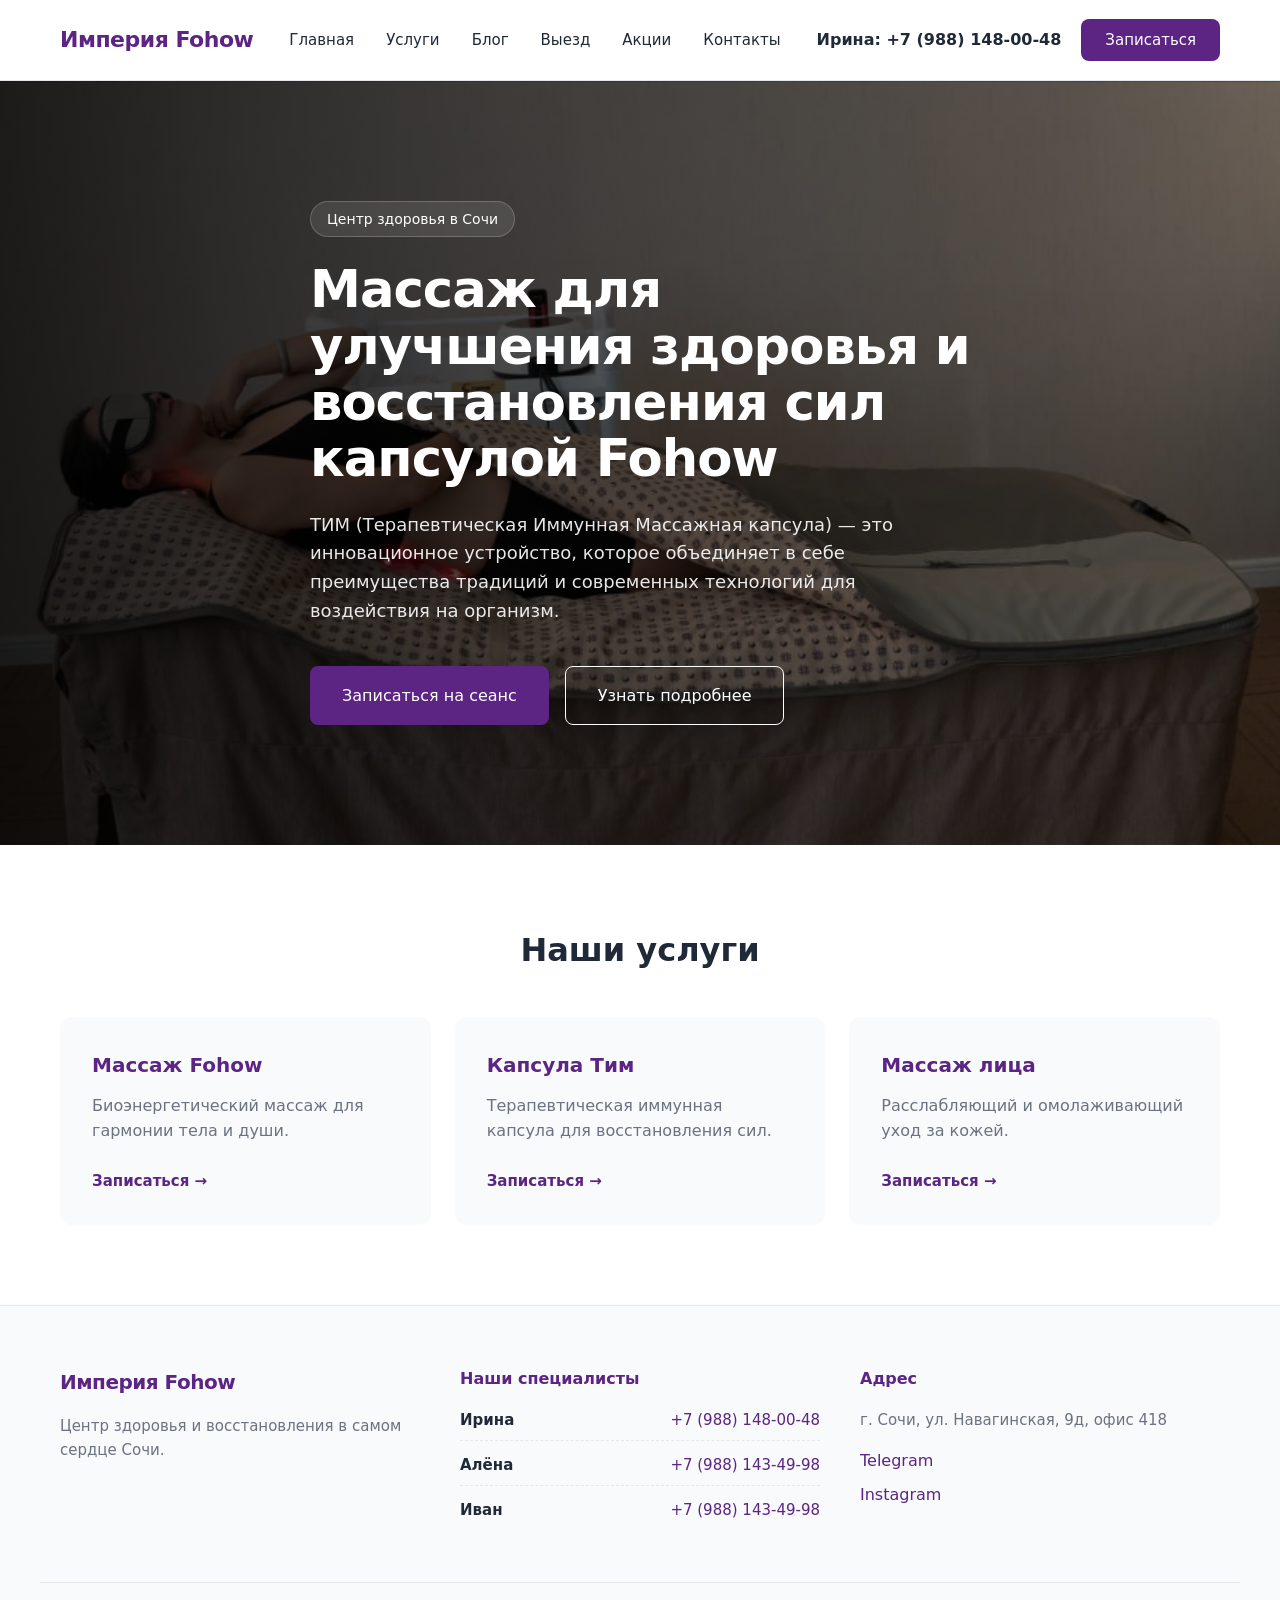
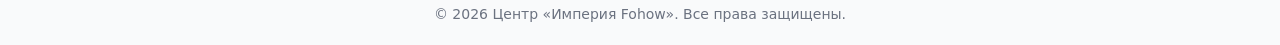
==== index.html @ 95118634 "Update index.html" ====
<!DOCTYPE html>
<html lang="ru">
<head>
  <meta charset="utf-8">
  <meta name="viewport" content="width=device-width, initial-scale=1">
  <title>Империя Fohow в Сочи | Массаж и капсула ТИМ</title>
  <meta name="description" content="Массаж для улучшения здоровья и восстановления сил и иммунитета капсулой Fohow в Сочи.">
  <link rel="stylesheet" href="css/style.css">
</head>
<body>
  <!-- ============ HEADER ============ -->
  <header class="site-header">
    <div class="container header__inner">
      <a class="logo" href="index.html">Империя Fohow</a>

      <nav class="main-nav" id="main-nav">
        <ul class="main-nav__list">
          <li><a href="index.html" aria-current="page">Главная</a></li>
          
          <li class="has-sub">
            <button type="button">Услуги</button>
            <ul class="submenu">
              <li><a href="massaj-fohow.html">Массаж Fohow</a></li>
              <li><a href="tim-fohow.html">Капсула Тим Фохоу</a></li>
              <li><a href="massaj-lica.html">Массаж лица</a></li>
            </ul>
          </li>

          <li class="has-sub">
            <button type="button">Блог</button>
            <ul class="submenu">
              <li><a href="blog.html">Статьи</a></li>
            </ul>
          </li>

          <li class="has-sub">
            <button type="button">Выезд</button>
            <ul class="submenu">
              <li><a href="viezd-na-dom.html">Выезд на дом</a></li>
            </ul>
          </li>

          <li><a href="akcii.html">Акции</a></li>
          <li><a href="kontakty.html">Контакты</a></li>
        </ul>
      </nav>

      <div class="header__actions">
        <a class="header-phone" href="tel:+79881480048">Ирина: +7 (988) 148-00-48</a>
        <button class="btn btn--primary" type="button" data-modal-open="request">Записаться</button>
        <button class="burger" type="button" aria-label="Открыть меню" aria-expanded="false" aria-controls="main-nav">
          <span></span><span></span><span></span>
        </button>
      </div>
    </div>
  </header>

  <main id="main">
    <!-- ============ HERO ============ -->
    <section class="hero">
      <div class="hero__bg" style="background-image: url('assets/hero-capsule.jpg');"></div>
      <div class="hero__overlay"></div>
      
      <div class="container hero__content">
        <div class="hero__badge">Центр здоровья в Сочи</div>
        <h1 class="hero__title">Массаж для улучшения здоровья и восстановления сил капсулой Fohow</h1>
        
        <p class="hero__text">
          ТИМ (Терапевтическая Иммунная Массажная капсула) — это инновационное устройство, которое объединяет в себе преимущества традиций и современных технологий для воздействия на организм.
        </p>

        <div class="hero__actions">
          <button class="btn btn--primary btn--lg" type="button" data-modal-open="request" data-service="Сеанс капсулой Тим">
            Записаться на сеанс
          </button>
          <a class="btn btn--outline btn--lg" href="#services">Узнать подробнее</a>
        </div>
      </div>
    </section>

    <!-- ============ УСЛУГИ ============ -->
    <section class="section" id="services">
      <div class="container">
        <h2 class="section-title">Наши услуги</h2>
        <div class="services-grid">
          <div class="service-card">
            <h3>Массаж Fohow</h3>
            <p>Биоэнергетический массаж для гармонии тела и души.</p>
            <button class="btn btn--text" data-modal-open="request" data-service="Массаж Fohow">Записаться →</button>
          </div>
          <div class="service-card">
            <h3>Капсула Тим</h3>
            <p>Терапевтическая иммунная капсула для восстановления сил.</p>
            <button class="btn btn--text" data-modal-open="request" data-service="Капсула Тим">Записаться →</button>
          </div>
          <div class="service-card">
            <h3>Массаж лица</h3>
            <p>Расслабляющий и омолаживающий уход за кожей.</p>
            <button class="btn btn--text" data-modal-open="request" data-service="Массаж лица">Записаться →</button>
          </div>
        </div>
      </div>
    </section>
  </main>

  <!-- ============ FOOTER ============ -->
  <footer class="site-footer">
    <div class="container footer__inner">
      <div class="footer__col">
        <a class="logo logo--footer" href="index.html">Империя Fohow</a>
        <p>Центр здоровья и восстановления в самом сердце Сочи.</p>
      </div>
      
      <div class="footer__col">
        <h4>Наши специалисты</h4>
        <ul class="contact-list">
          <li><span class="contact-name">Ирина</span><a href="tel:+79881480048">+7 (988) 148-00-48</a></li>
          <li><span class="contact-name">Алёна</span><a href="tel:+79881434998">+7 (988) 143-49-98</a></li>
          <li><span class="contact-name">Иван</span><a href="tel:+79881434998">+7 (988) 143-49-98</a></li>
        </ul>
      </div>
      
      <div class="footer__col">
        <h4>Адрес</h4>
        <p>г. Сочи, ул. Навагинская, 9д, офис 418</p>
        <div class="socials">
          <a href="https://t.me/Imperiasintezaseo" target="_blank">Telegram</a>
          <a href="https://www.instagram.com/imperiafohow/" target="_blank">Instagram</a>
        </div>
      </div>
    </div>
    <div class="container footer__bottom">
      <p>© 2026 Центр «Империя Fohow». Все права защищены.</p>
    </div>
  </footer>

  <!-- ============ МОДАЛЬНОЕ ОКНО ============ -->
  <dialog class="modal" id="request-modal">
    <form class="modal__form" id="request-form" novalidate>
      <button class="modal__close" type="button" aria-label="Закрыть" data-modal-close>&times;</button>
      <h2 class="modal__title">Оставьте заявку</h2>
      <p class="modal__descr">Мы свяжемся с вами, чтобы подтвердить запись.</p>
      
      <label class="field">
        <span>Ваше имя</span>
        <input class="input" type="text" name="name" required placeholder="Как к вам обращаться">
      </label>
      
      <label class="field">
        <span>Телефон</span>
        <input class="input" type="tel" name="phone" required placeholder="+7 (___) ___-__-__">
      </label>
      
      <label class="field">
        <span>Услуга</span>
        <select class="input" name="service" id="request-service">
          <option value="">Выберите услугу</option>
          <option>Биоэнергетический массаж Fohow</option>
          <option>Сеанс капсулой Тим</option>
          <option>Массаж лица</option>
        </select>
      </label>

      <button class="btn btn--primary btn--block" type="submit">Отправить</button>
      <p class="form-note" data-form-note></p>
    </form>
  </dialog>

  <script src="js/main.js" defer></script>
</body>
</html>
---- css/style.css ----
/* =========================================
   Современный дизайн Империя Fohow
   ========================================= */

:root {
  --primary: #5c2483; /* Глубокий фиолетовый */
  --primary-hover: #481a68;
  --accent: #d4af37; /* Золотой */
  --text-main: #1f2937;
  --text-muted: #6b7280;
  --bg-main: #ffffff;
  --bg-light: #f9fafb;
  --border: #e5e7eb;
  --radius: 12px;
  --font-main: system-ui, -apple-system, BlinkMacSystemFont, "Segoe UI", Roboto, Helvetica, Arial, sans-serif;
  --shadow-sm: 0 1px 3px rgba(0,0,0,0.1);
  --shadow-md: 0 4px 6px -1px rgba(0,0,0,0.1), 0 2px 4px -1px rgba(0,0,0,0.06);
  --transition: 0.2s ease;
}

* { box-sizing: border-box; margin: 0; padding: 0; }
body {
  font-family: var(--font-main);
  color: var(--text-main);
  background: var(--bg-main);
  line-height: 1.6;
  font-size: 16px;
  -webkit-font-smoothing: antialiased;
}
a { text-decoration: none; color: inherit; }
ul { list-style: none; }
img { max-width: 100%; display: block; }
button { font-family: inherit; cursor: pointer; border: none; background: none; }

.container {
  width: 100%;
  max-width: 1200px;
  margin: 0 auto;
  padding: 0 20px;
}

/* --- Кнопки --- */
.btn {
  display: inline-flex;
  align-items: center;
  justify-content: center;
  padding: 12px 24px;
  border-radius: 8px;
  font-weight: 500;
  font-size: 15px;
  transition: all var(--transition);
}
.btn--primary { background: var(--primary); color: white; }
.btn--primary:hover { background: var(--primary-hover); transform: translateY(-2px); box-shadow: var(--shadow-md); }
.btn--outline { border: 1px solid var(--border); color: var(--text-main); background: white; }
.btn--outline:hover { border-color: var(--primary); color: var(--primary); }
.btn--text { color: var(--primary); padding: 0; font-weight: 600; }
.btn--text:hover { text-decoration: underline; }
.btn--lg { padding: 16px 32px; font-size: 16px; }
.btn--block { width: 100%; }

/* --- Шапка --- */
.site-header {
  position: sticky;
  top: 0;
  z-index: 100;
  background: rgba(255, 255, 255, 0.95);
  backdrop-filter: blur(10px);
  border-bottom: 1px solid var(--border);
}
.header__inner {
  display: flex;
  align-items: center;
  justify-content: space-between;
  height: 80px;
}
.logo {
  font-size: 22px;
  font-weight: 800;
  color: var(--primary);
  letter-spacing: -0.5px;
}
.main-nav__list { display: flex; gap: 32px; }
.main-nav__list a, .main-nav__list button {
  font-size: 15px;
  font-weight: 500;
  color: var(--text-main);
  transition: color var(--transition);
}
.main-nav__list a:hover, .main-nav__list button:hover { color: var(--primary); }

/* Выпадающее меню */
.has-sub { position: relative; }
.submenu {
  position: absolute;
  top: 100%;
  left: 0;
  background: white;
  min-width: 220px;
  box-shadow: var(--shadow-md);
  border-radius: var(--radius);
  padding: 8px 0;
  opacity: 0;
  visibility: hidden;
  transform: translateY(10px);
  transition: all var(--transition);
  border: 1px solid var(--border);
  z-index: 10;
}
.has-sub:hover .submenu { opacity: 1; visibility: visible; transform: translateY(0); }
.submenu a { display: block; padding: 10px 20px; font-size: 14px; }
.submenu a:hover { background: var(--bg-light); }

.header__actions { display: flex; align-items: center; gap: 20px; }
.header-phone { font-weight: 600; font-size: 16px; white-space: nowrap; }
.header-phone:hover { color: var(--primary); }

.burger { display: none; width: 30px; height: 20px; position: relative; }
.burger span { display: block; position: absolute; height: 2px; width: 100%; background: var(--text-main); transition: 0.3s; }
.burger span:nth-child(1) { top: 0; }
.burger span:nth-child(2) { top: 9px; }
.burger span:nth-child(3) { top: 18px; }
.burger.is-active span:nth-child(1) { transform: rotate(45deg); top: 9px; }
.burger.is-active span:nth-child(2) { opacity: 0; }
.burger.is-active span:nth-child(3) { transform: rotate(-45deg); top: 9px; }

/* --- Hero --- */
.hero {
  position: relative;
  padding: 120px 0;
  min-height: 80vh;
  display: flex;
  align-items: center;
  color: white;
}
.hero__bg {
  position: absolute; inset: 0;
  background-size: cover;
  background-position: center;
  z-index: -2;
}
.hero__overlay {
  position: absolute; inset: 0;
  background: linear-gradient(90deg, rgba(0,0,0,0.85) 0%, rgba(0,0,0,0.4) 100%);
  z-index: -1;
}
.hero__content { max-width: 700px; }
.hero__badge {
  display: inline-block;
  background: rgba(255,255,255,0.1);
  backdrop-filter: blur(4px);
  padding: 6px 16px;
  border-radius: 50px;
  font-size: 14px;
  margin-bottom: 24px;
  border: 1px solid rgba(255,255,255,0.2);
}
.hero__title {
  font-size: clamp(2rem, 4vw, 3.5rem);
  font-weight: 800;
  line-height: 1.1;
  margin-bottom: 24px;
  letter-spacing: -1px;
}
.hero__text {
  font-size: 18px;
  line-height: 1.6;
  margin-bottom: 40px;
  opacity: 0.9;
  max-width: 600px;
}
.hero__actions { display: flex; gap: 16px; flex-wrap: wrap; }
.hero__actions .btn--outline { background: transparent; color: white; border-color: white; }
.hero__actions .btn--outline:hover { background: white; color: var(--text-main); }

/* --- Секции --- */
.section { padding: 80px 0; }
.section-title { font-size: 32px; font-weight: 700; margin-bottom: 40px; text-align: center; }
.services-grid {
  display: grid;
  grid-template-columns: repeat(auto-fit, minmax(300px, 1fr));
  gap: 24px;
}
.service-card {
  background: var(--bg-light);
  padding: 32px;
  border-radius: var(--radius);
  transition: transform var(--transition), box-shadow var(--transition);
}
.service-card:hover { transform: translateY(-5px); box-shadow: var(--shadow-md); background: white; border: 1px solid var(--border); }
.service-card h3 { font-size: 20px; margin-bottom: 12px; color: var(--primary); }
.service-card p { color: var(--text-muted); margin-bottom: 24px; }

/* --- Подвал --- */
.site-footer { background: var(--bg-light); border-top: 1px solid var(--border); padding: 60px 0 20px; }
.footer__inner { display: grid; grid-template-columns: repeat(auto-fit, minmax(250px, 1fr)); gap: 40px; margin-bottom: 40px; }
.logo--footer { font-size: 20px; margin-bottom: 16px; display: block; }
.footer__col p { color: var(--text-muted); margin-bottom: 8px; font-size: 15px; }
.footer__col h4 { font-size: 16px; margin-bottom: 16px; color: var(--primary); }

/* Новые стили для списка контактов */
.contact-list li {
  display: flex;
  justify-content: space-between;
  align-items: center;
  margin-bottom: 12px;
  font-size: 15px;
  border-bottom: 1px dashed var(--border);
  padding-bottom: 8px;
}
.contact-list li:last-child {
  border-bottom: none;
}
.contact-name {
  font-weight: 600;
  color: var(--text-main);
}
.contact-list a {
  color: var(--primary);
  font-weight: 500;
  transition: color var(--transition);
}
.contact-list a:hover {
  color: var(--accent);
}

.socials { display: flex; flex-direction: column; gap: 8px; margin-top: 16px; }
.socials a { color: var(--primary); font-weight: 500; }
.footer__bottom { border-top: 1px solid var(--border); padding-top: 20px; text-align: center; color: var(--text-muted); font-size: 14px; }

/* --- Модалка и Формы --- */
.modal { border: none; border-radius: var(--radius); padding: 0; max-width: 400px; width: 100%; box-shadow: 0 25px 50px -12px rgba(0,0,0,0.25); }
.modal::backdrop { background: rgba(0,0,0,0.5); backdrop-filter: blur(4px); }
.modal__form { padding: 32px; }
.modal__close { position: absolute; top: 16px; right: 16px; font-size: 24px; color: var(--text-muted); }
.modal__title { font-size: 24px; margin-bottom: 8px; }
.modal__descr { color: var(--text-muted); font-size: 14px; margin-bottom: 24px; }
.field { display: block; margin-bottom: 16px; }
.field span { display: block; font-size: 14px; font-weight: 500; margin-bottom: 6px; }
.input { width: 100%; padding: 12px 16px; border: 1px solid var(--border); border-radius: 8px; font-family: inherit; font-size: 15px; transition: border-color var(--transition); }
.input:focus { outline: none; border-color: var(--primary); box-shadow: 0 0 0 3px rgba(92, 36, 131, 0.1); }
.form-note { margin-top: 12px; font-size: 14px; text-align: center; }

/* --- Адаптив --- */
@media (max-width: 991px) {
  .burger { display: block; z-index: 101; }
  .main-nav {
    position: fixed; top: 0; right: -100%; width: 80%; max-width: 300px;
    height: 100vh; background: white; box-shadow: -5px 0 15px rgba(0,0,0,0.1);
    padding: 100px 24px 24px; transition: right 0.3s ease; overflow-y: auto;
  }
  .main-nav.is-open { right: 0; }
  .main-nav__list { flex-direction: column; gap: 20px; }
  .main-nav__list a, .main-nav__list button { font-size: 18px; }
  .submenu { position: static; opacity: 1; visibility: visible; transform: none; box-shadow: none; border: none; padding-left: 16px; display: none; }
  .has-sub.is-open .submenu { display: block; }
  .header-phone { display: none; } /* На телефоне номер в шапке скрываем */
}

@media (max-width: 480px) {
  .contact-list li { flex-direction: column; align-items: flex-start; gap: 4px; }
}
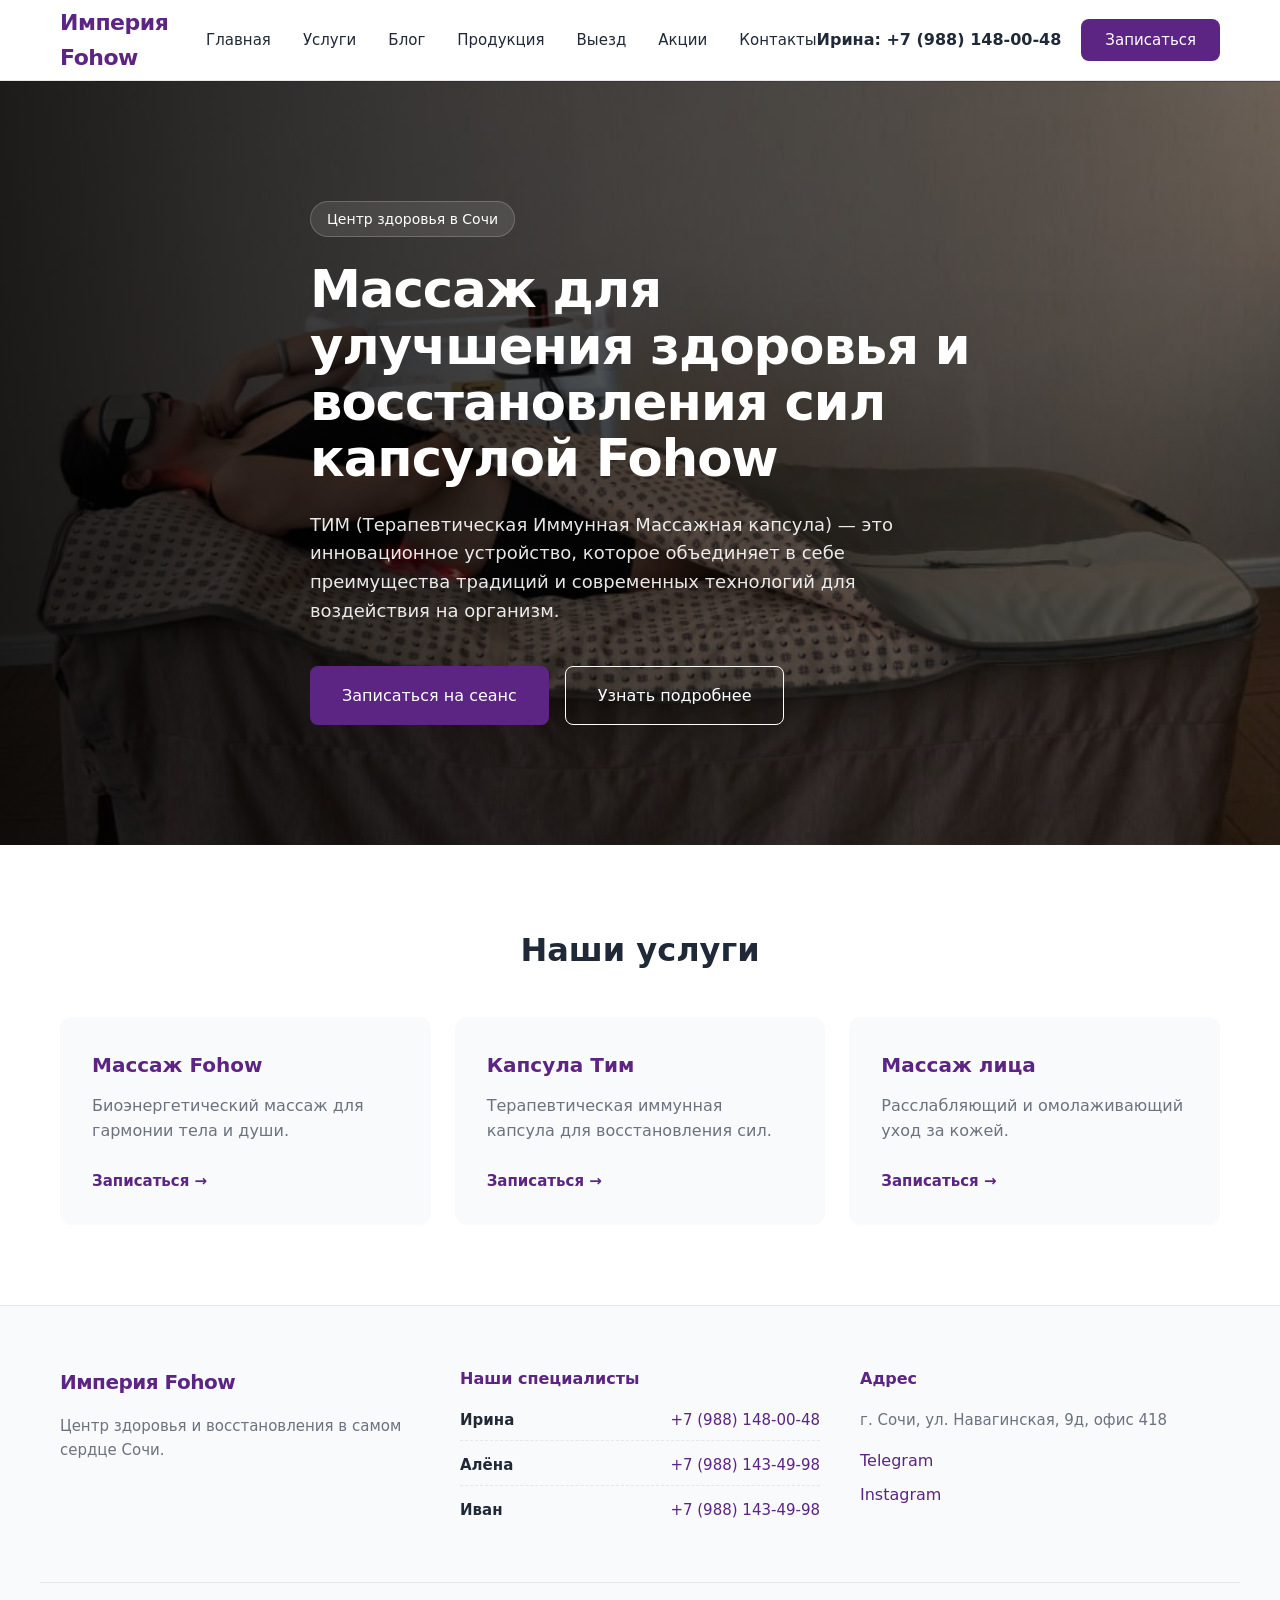
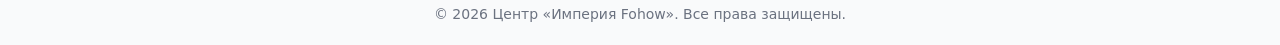
==== commit 7e72ba8d: "Update index.html" ====
--- a/index.html
+++ b/index.html
@@ -14,8 +14,8 @@
       <a class="logo" href="index.html">Империя Fohow</a>
 
       <nav class="main-nav" id="main-nav">
-        <ul class="main-nav__list">
-          <li><a href="index.html" aria-current="page">Главная</a></li>
+                <ul class="main-nav__list">
+          <li><a href="index.html">Главная</a></li>
           
           <li class="has-sub">
             <button type="button">Услуги</button>
@@ -28,21 +28,22 @@
 
           <li class="has-sub">
             <button type="button">Блог</button>
-            <ul class="submenu">
-              <li><a href="blog.html">Статьи</a></li>
-            </ul>
+            <ul class="submenu"><li><a href="blog.html">Статьи</a></li></ul>
+          </li>
+
+          <li class="has-sub">
+            <button type="button">Продукция</button>
+            <ul class="submenu"><li><a href="produkciya.html">Каталог товаров</a></li></ul>
           </li>
 
           <li class="has-sub">
             <button type="button">Выезд</button>
-            <ul class="submenu">
-              <li><a href="viezd-na-dom.html">Выезд на дом</a></li>
-            </ul>
+            <ul class="submenu"><li><a href="viezd-na-dom.html">Выезд на дом</a></li></ul>
           </li>
 
           <li><a href="akcii.html">Акции</a></li>
           <li><a href="kontakty.html">Контакты</a></li>
-        </ul>
+                </ul>
       </nav>
 
       <div class="header__actions">
--- a/css/style.css
+++ b/css/style.css
@@ -124,7 +124,7 @@
 .burger.is-active span:nth-child(2) { opacity: 0; }
 .burger.is-active span:nth-child(3) { transform: rotate(-45deg); top: 9px; }
 
-/* --- Hero --- */
+/* --- Hero (Главная) --- */
 .hero {
   position: relative;
   padding: 120px 0;
@@ -173,9 +173,104 @@
 .hero__actions .btn--outline { background: transparent; color: white; border-color: white; }
 .hero__actions .btn--outline:hover { background: white; color: var(--text-main); }
 
+/* --- Внутренние страницы --- */
+.page-header {
+  background: var(--bg-light);
+  padding: 80px 0;
+  text-align: center;
+  border-bottom: 1px solid var(--border);
+}
+.page-title {
+  font-size: 36px;
+  font-weight: 800;
+  margin-bottom: 16px;
+  color: var(--primary);
+}
+.page-description {
+  font-size: 18px;
+  color: var(--text-muted);
+  max-width: 600px;
+  margin: 0 auto;
+}
+
+/* Блок с текстом и картинкой */
+.content-block {
+  padding: 80px 0;
+}
+.content-block__inner {
+  display: grid;
+  grid-template-columns: 1fr 1fr;
+  gap: 60px;
+  align-items: center;
+}
+.content-block__image {
+  border-radius: var(--radius);
+  overflow: hidden;
+  box-shadow: var(--shadow-md);
+}
+.content-block__text h2 {
+  font-size: 32px;
+  margin-bottom: 24px;
+  color: var(--primary);
+}
+.content-block__text p {
+  margin-bottom: 16px;
+  font-size: 16px;
+  color: var(--text-main);
+}
+.content-block__text ul {
+  list-style: disc;
+  padding-left: 20px;
+  margin-bottom: 24px;
+  color: var(--text-muted);
+}
+
+/* Контакты */
+.contacts-grid {
+  display: grid;
+  grid-template-columns: 1fr 1fr;
+  gap: 40px;
+  padding: 80px 0;
+}
+.contact-card {
+  background: var(--bg-light);
+  padding: 40px;
+  border-radius: var(--radius);
+  border: 1px solid var(--border);
+}
+.contact-card h3 {
+  font-size: 24px;
+  margin-bottom: 20px;
+  color: var(--primary);
+}
+.contact-item {
+  margin-bottom: 20px;
+}
+.contact-item__label {
+  font-size: 14px;
+  color: var(--text-muted);
+  margin-bottom: 4px;
+}
+.contact-item__value {
+  font-size: 18px;
+  font-weight: 500;
+}
+.contact-item__value a:hover { color: var(--primary); }
+
+.map-wrapper {
+  border-radius: var(--radius);
+  overflow: hidden;
+  box-shadow: var(--shadow-md);
+  height: 100%;
+  min-height: 400px;
+}
+.map-wrapper iframe { width: 100%; height: 100%; border: none; }
+
 /* --- Секции --- */
 .section { padding: 80px 0; }
 .section-title { font-size: 32px; font-weight: 700; margin-bottom: 40px; text-align: center; }
+
+/* Услуги на главной */
 .services-grid {
   display: grid;
   grid-template-columns: repeat(auto-fit, minmax(300px, 1fr));
@@ -190,6 +285,67 @@
 .service-card:hover { transform: translateY(-5px); box-shadow: var(--shadow-md); background: white; border: 1px solid var(--border); }
 .service-card h3 { font-size: 20px; margin-bottom: 12px; color: var(--primary); }
 .service-card p { color: var(--text-muted); margin-bottom: 24px; }
+
+/* --- Сетка блога --- */
+.blog-grid {
+  display: grid;
+  grid-template-columns: repeat(auto-fill, minmax(320px, 1fr));
+  gap: 32px;
+}
+.blog-card {
+  background: white;
+  border-radius: var(--radius);
+  overflow: hidden;
+  box-shadow: var(--shadow-sm);
+  border: 1px solid var(--border);
+  transition: transform var(--transition), box-shadow var(--transition);
+  display: flex;
+  flex-direction: column;
+}
+.blog-card:hover {
+  transform: translateY(-5px);
+  box-shadow: var(--shadow-md);
+}
+.blog-card__image {
+  height: 220px;
+  overflow: hidden;
+  background: var(--bg-light);
+}
+.blog-card__image img {
+  width: 100%;
+  height: 100%;
+  object-fit: cover;
+  transition: transform 0.4s ease;
+}
+.blog-card:hover .blog-card__image img {
+  transform: scale(1.05);
+}
+.blog-card__content {
+  padding: 24px;
+  display: flex;
+  flex-direction: column;
+  flex-grow: 1;
+}
+.blog-card__date {
+  font-size: 13px;
+  color: var(--text-muted);
+  margin-bottom: 12px;
+  text-transform: uppercase;
+  letter-spacing: 0.5px;
+}
+.blog-card__title {
+  font-size: 20px;
+  font-weight: 700;
+  margin-bottom: 12px;
+  line-height: 1.4;
+  color: var(--text-main);
+}
+.blog-card__excerpt {
+  color: var(--text-muted);
+  font-size: 15px;
+  margin-bottom: 24px;
+  flex-grow: 1;
+}
 
 /* --- Подвал --- */
 .site-footer { background: var(--bg-light); border-top: 1px solid var(--border); padding: 60px 0 20px; }
@@ -198,7 +354,6 @@
 .footer__col p { color: var(--text-muted); margin-bottom: 8px; font-size: 15px; }
 .footer__col h4 { font-size: 16px; margin-bottom: 16px; color: var(--primary); }
 
-/* Новые стили для списка контактов */
 .contact-list li {
   display: flex;
   justify-content: space-between;
@@ -208,21 +363,10 @@
   border-bottom: 1px dashed var(--border);
   padding-bottom: 8px;
 }
-.contact-list li:last-child {
-  border-bottom: none;
-}
-.contact-name {
-  font-weight: 600;
-  color: var(--text-main);
-}
-.contact-list a {
-  color: var(--primary);
-  font-weight: 500;
-  transition: color var(--transition);
-}
-.contact-list a:hover {
-  color: var(--accent);
-}
+.contact-list li:last-child { border-bottom: none; }
+.contact-name { font-weight: 600; color: var(--text-main); }
+.contact-list a { color: var(--primary); font-weight: 500; transition: color var(--transition); }
+.contact-list a:hover { color: var(--accent); }
 
 .socials { display: flex; flex-direction: column; gap: 8px; margin-top: 16px; }
 .socials a { color: var(--primary); font-weight: 500; }
@@ -254,9 +398,13 @@
   .main-nav__list a, .main-nav__list button { font-size: 18px; }
   .submenu { position: static; opacity: 1; visibility: visible; transform: none; box-shadow: none; border: none; padding-left: 16px; display: none; }
   .has-sub.is-open .submenu { display: block; }
-  .header-phone { display: none; } /* На телефоне номер в шапке скрываем */
+  .header-phone { display: none; }
+  
+  .content-block__inner, .contacts-grid { grid-template-columns: 1fr; }
 }
 
 @media (max-width: 480px) {
   .contact-list li { flex-direction: column; align-items: flex-start; gap: 4px; }
-}
+  .page-title { font-size: 28px; }
+  .blog-grid { grid-template-columns: 1fr; }
+}
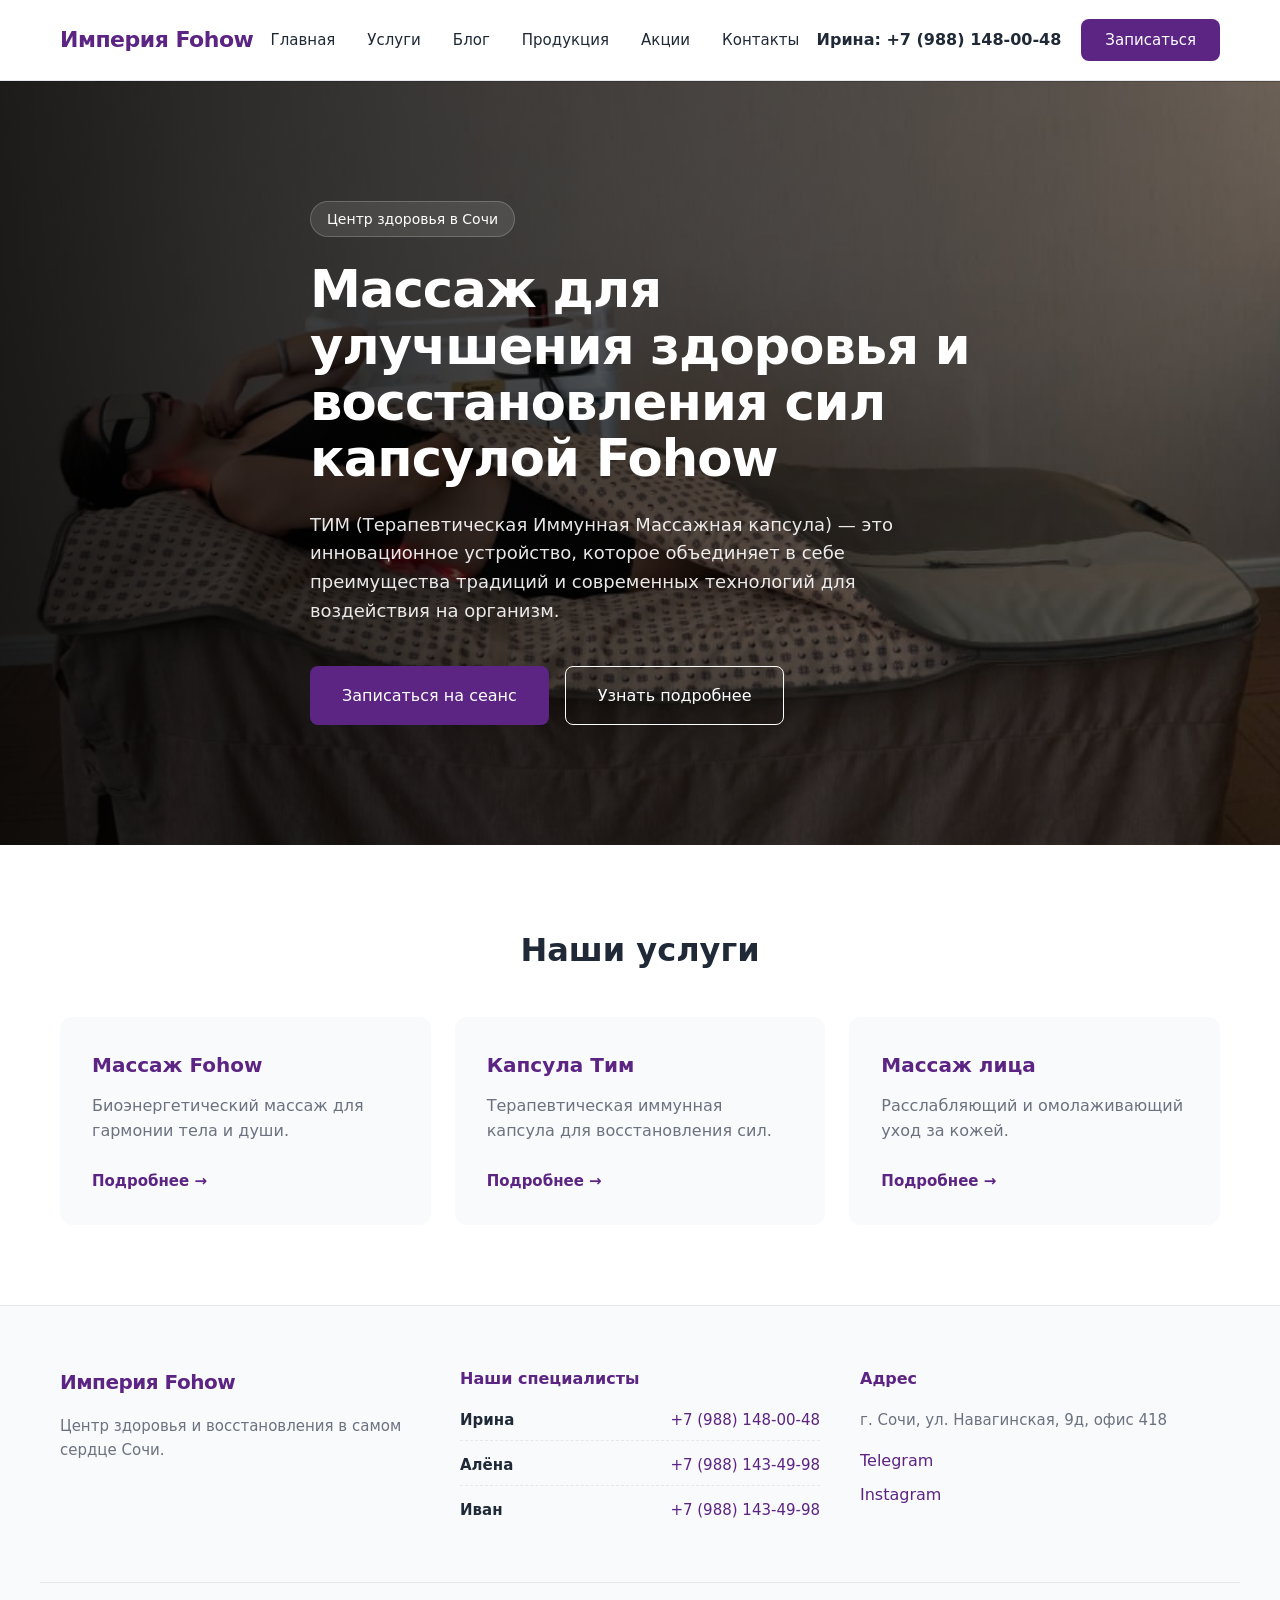
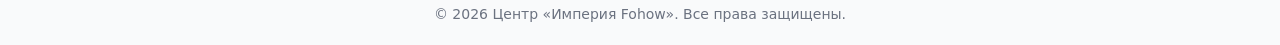
==== commit 237c5265: "Update index.html" ====
--- a/index.html
+++ b/index.html
@@ -8,15 +8,12 @@
   <link rel="stylesheet" href="css/style.css">
 </head>
 <body>
-  <!-- ============ HEADER ============ -->
   <header class="site-header">
     <div class="container header__inner">
       <a class="logo" href="index.html">Империя Fohow</a>
-
       <nav class="main-nav" id="main-nav">
-                <ul class="main-nav__list">
-          <li><a href="index.html">Главная</a></li>
-          
+        <ul class="main-nav__list">
+          <li><a href="index.html" aria-current="page">Главная</a></li>
           <li class="has-sub">
             <button type="button">Услуги</button>
             <ul class="submenu">
@@ -25,27 +22,22 @@
               <li><a href="massaj-lica.html">Массаж лица</a></li>
             </ul>
           </li>
-
           <li class="has-sub">
             <button type="button">Блог</button>
-            <ul class="submenu"><li><a href="blog.html">Статьи</a></li></ul>
+            <ul class="submenu">
+              <li><a href="blog.html">Статьи</a></li>
+            </ul>
           </li>
-
           <li class="has-sub">
             <button type="button">Продукция</button>
-            <ul class="submenu"><li><a href="produkciya.html">Каталог товаров</a></li></ul>
+            <ul class="submenu">
+              <li><a href="produkciya.html">Каталог товаров</a></li>
+            </ul>
           </li>
-
-          <li class="has-sub">
-            <button type="button">Выезд</button>
-            <ul class="submenu"><li><a href="viezd-na-dom.html">Выезд на дом</a></li></ul>
-          </li>
-
           <li><a href="akcii.html">Акции</a></li>
           <li><a href="kontakty.html">Контакты</a></li>
-                </ul>
+        </ul>
       </nav>
-
       <div class="header__actions">
         <a class="header-phone" href="tel:+79881480048">Ирина: +7 (988) 148-00-48</a>
         <button class="btn btn--primary" type="button" data-modal-open="request">Записаться</button>
@@ -57,29 +49,20 @@
   </header>
 
   <main id="main">
-    <!-- ============ HERO ============ -->
     <section class="hero">
       <div class="hero__bg" style="background-image: url('assets/hero-capsule.jpg');"></div>
       <div class="hero__overlay"></div>
-      
       <div class="container hero__content">
         <div class="hero__badge">Центр здоровья в Сочи</div>
         <h1 class="hero__title">Массаж для улучшения здоровья и восстановления сил капсулой Fohow</h1>
-        
-        <p class="hero__text">
-          ТИМ (Терапевтическая Иммунная Массажная капсула) — это инновационное устройство, которое объединяет в себе преимущества традиций и современных технологий для воздействия на организм.
-        </p>
-
+        <p class="hero__text">ТИМ (Терапевтическая Иммунная Массажная капсула) — это инновационное устройство, которое объединяет в себе преимущества традиций и современных технологий для воздействия на организм.</p>
         <div class="hero__actions">
-          <button class="btn btn--primary btn--lg" type="button" data-modal-open="request" data-service="Сеанс капсулой Тим">
-            Записаться на сеанс
-          </button>
+          <button class="btn btn--primary btn--lg" type="button" data-modal-open="request" data-service="Сеанс капсулой Тим">Записаться на сеанс</button>
           <a class="btn btn--outline btn--lg" href="#services">Узнать подробнее</a>
         </div>
       </div>
     </section>
 
-    <!-- ============ УСЛУГИ ============ -->
     <section class="section" id="services">
       <div class="container">
         <h2 class="section-title">Наши услуги</h2>
@@ -87,31 +70,29 @@
           <div class="service-card">
             <h3>Массаж Fohow</h3>
             <p>Биоэнергетический массаж для гармонии тела и души.</p>
-            <button class="btn btn--text" data-modal-open="request" data-service="Массаж Fohow">Записаться →</button>
+            <a href="massaj-fohow.html" class="btn btn--text">Подробнее →</a>
           </div>
           <div class="service-card">
             <h3>Капсула Тим</h3>
             <p>Терапевтическая иммунная капсула для восстановления сил.</p>
-            <button class="btn btn--text" data-modal-open="request" data-service="Капсула Тим">Записаться →</button>
+            <a href="tim-fohow.html" class="btn btn--text">Подробнее →</a>
           </div>
           <div class="service-card">
             <h3>Массаж лица</h3>
             <p>Расслабляющий и омолаживающий уход за кожей.</p>
-            <button class="btn btn--text" data-modal-open="request" data-service="Массаж лица">Записаться →</button>
+            <a href="massaj-lica.html" class="btn btn--text">Подробнее →</a>
           </div>
         </div>
       </div>
     </section>
   </main>
 
-  <!-- ============ FOOTER ============ -->
   <footer class="site-footer">
     <div class="container footer__inner">
       <div class="footer__col">
         <a class="logo logo--footer" href="index.html">Империя Fohow</a>
         <p>Центр здоровья и восстановления в самом сердце Сочи.</p>
       </div>
-      
       <div class="footer__col">
         <h4>Наши специалисты</h4>
         <ul class="contact-list">
@@ -120,7 +101,6 @@
           <li><span class="contact-name">Иван</span><a href="tel:+79881434998">+7 (988) 143-49-98</a></li>
         </ul>
       </div>
-      
       <div class="footer__col">
         <h4>Адрес</h4>
         <p>г. Сочи, ул. Навагинская, 9д, офис 418</p>
@@ -135,23 +115,13 @@
     </div>
   </footer>
 
-  <!-- ============ МОДАЛЬНОЕ ОКНО ============ -->
   <dialog class="modal" id="request-modal">
     <form class="modal__form" id="request-form" novalidate>
       <button class="modal__close" type="button" aria-label="Закрыть" data-modal-close>&times;</button>
       <h2 class="modal__title">Оставьте заявку</h2>
       <p class="modal__descr">Мы свяжемся с вами, чтобы подтвердить запись.</p>
-      
-      <label class="field">
-        <span>Ваше имя</span>
-        <input class="input" type="text" name="name" required placeholder="Как к вам обращаться">
-      </label>
-      
-      <label class="field">
-        <span>Телефон</span>
-        <input class="input" type="tel" name="phone" required placeholder="+7 (___) ___-__-__">
-      </label>
-      
+      <label class="field"><span>Ваше имя</span><input class="input" type="text" name="name" required placeholder="Как к вам обращаться"></label>
+      <label class="field"><span>Телефон</span><input class="input" type="tel" name="phone" required placeholder="+7 (___) ___-__-__"></label>
       <label class="field">
         <span>Услуга</span>
         <select class="input" name="service" id="request-service">
@@ -161,7 +131,6 @@
           <option>Массаж лица</option>
         </select>
       </label>
-
       <button class="btn btn--primary btn--block" type="submit">Отправить</button>
       <p class="form-note" data-form-note></p>
     </form>
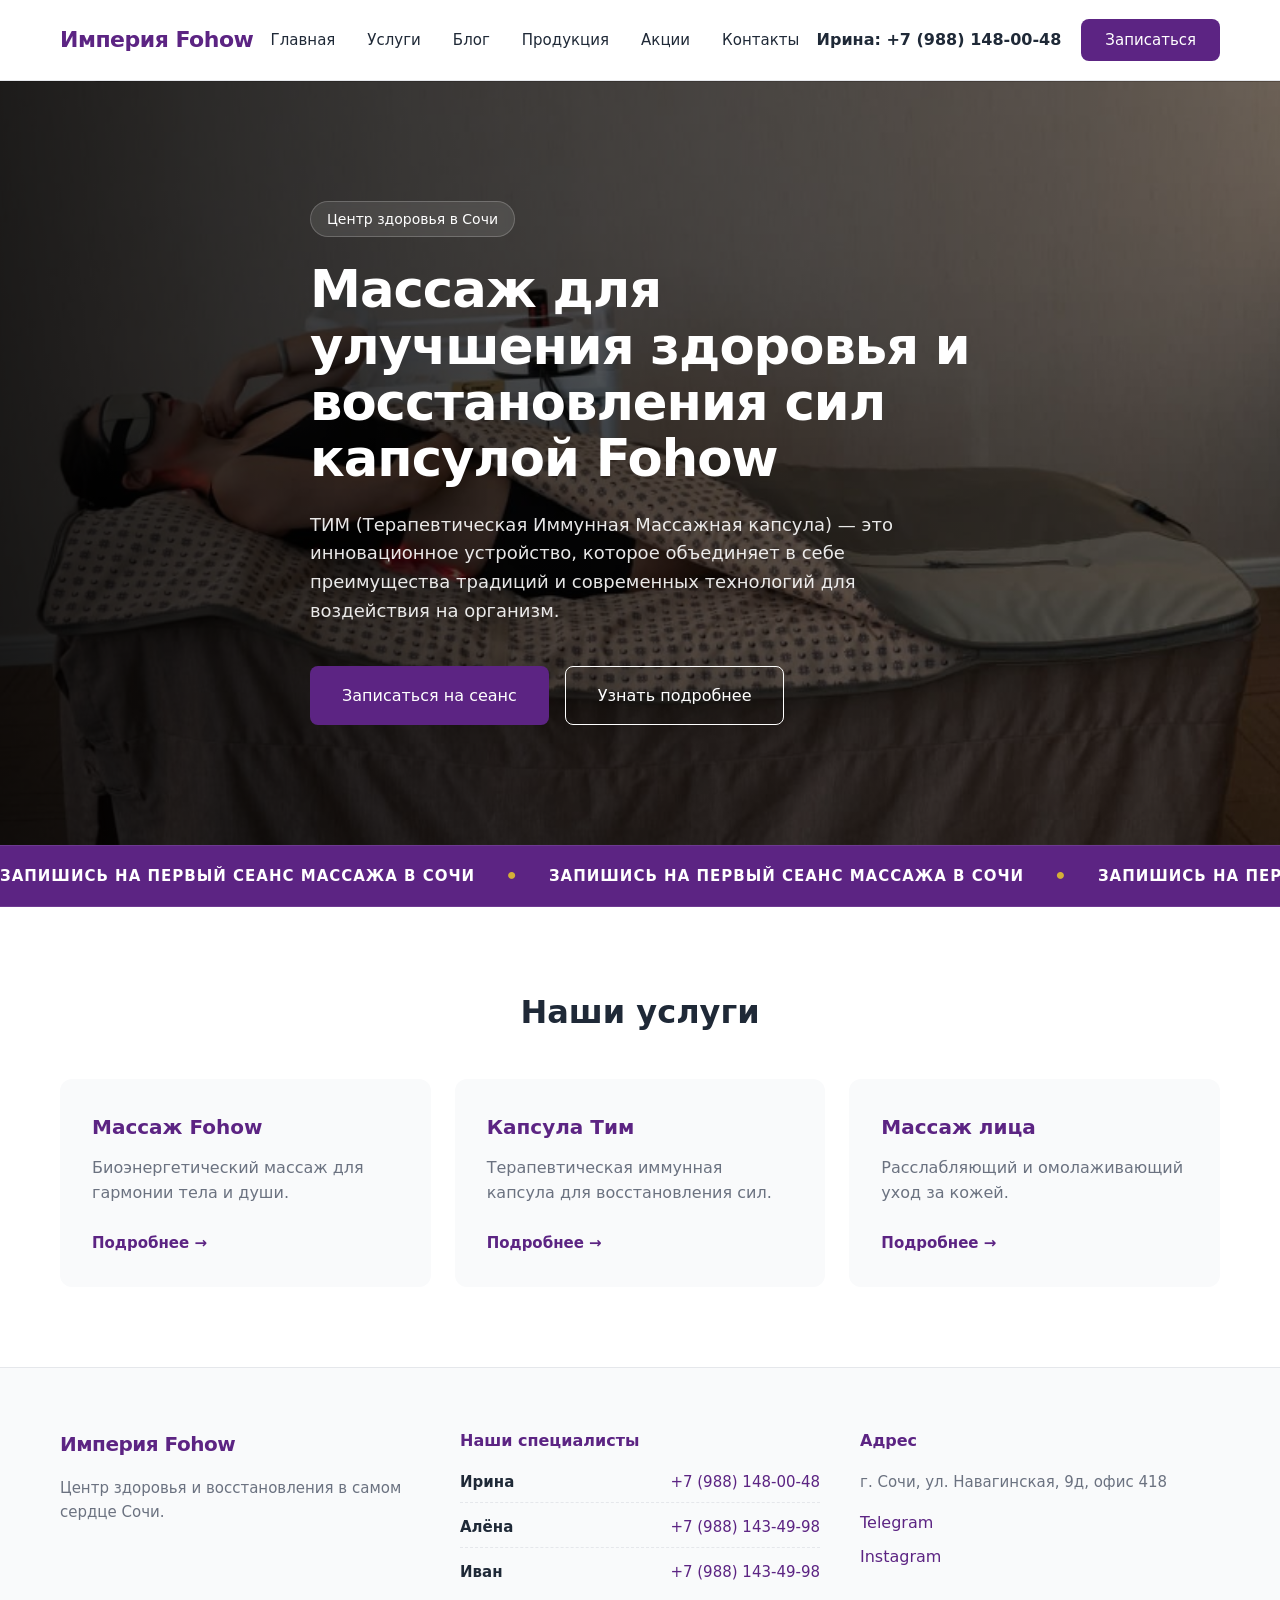
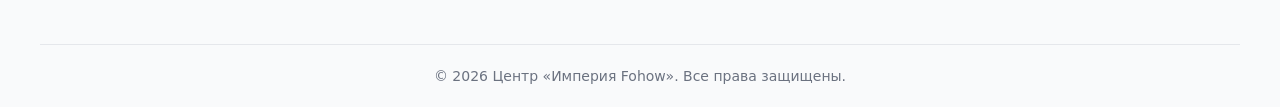
==== commit 065a0bd0: "Update index.html" ====
--- a/index.html
+++ b/index.html
@@ -8,6 +8,7 @@
   <link rel="stylesheet" href="css/style.css">
 </head>
 <body>
+  <!-- ============ HEADER ============ -->
   <header class="site-header">
     <div class="container header__inner">
       <a class="logo" href="index.html">Империя Fohow</a>
@@ -49,6 +50,7 @@
   </header>
 
   <main id="main">
+    <!-- ============ HERO ============ -->
     <section class="hero">
       <div class="hero__bg" style="background-image: url('assets/hero-capsule.jpg');"></div>
       <div class="hero__overlay"></div>
@@ -63,6 +65,21 @@
       </div>
     </section>
 
+    <!-- ============ БЕГУЩАЯ СТРОКА ============ -->
+    <div class="marquee">
+      <div class="marquee__content">
+        <span class="marquee__text">Запишись на первый сеанс массажа в Сочи</span>
+        <span class="marquee__text">Запишись на первый сеанс массажа в Сочи</span>
+        <span class="marquee__text">Запишись на первый сеанс массажа в Сочи</span>
+        <span class="marquee__text">Запишись на первый сеанс массажа в Сочи</span>
+        <span class="marquee__text">Запишись на первый сеанс массажа в Сочи</span>
+        <span class="marquee__text">Запишись на первый сеанс массажа в Сочи</span>
+        <span class="marquee__text">Запишись на первый сеанс массажа в Сочи</span>
+        <span class="marquee__text">Запишись на первый сеанс массажа в Сочи</span>
+      </div>
+    </div>
+
+    <!-- ============ УСЛУГИ ============ -->
     <section class="section" id="services">
       <div class="container">
         <h2 class="section-title">Наши услуги</h2>
@@ -87,6 +104,7 @@
     </section>
   </main>
 
+  <!-- ============ FOOTER ============ -->
   <footer class="site-footer">
     <div class="container footer__inner">
       <div class="footer__col">
@@ -115,6 +133,7 @@
     </div>
   </footer>
 
+  <!-- ============ МОДАЛЬНОЕ ОКНО ============ -->
   <dialog class="modal" id="request-modal">
     <form class="modal__form" id="request-form" novalidate>
       <button class="modal__close" type="button" aria-label="Закрыть" data-modal-close>&times;</button>
--- a/css/style.css
+++ b/css/style.css
@@ -173,6 +173,41 @@
 .hero__actions .btn--outline { background: transparent; color: white; border-color: white; }
 .hero__actions .btn--outline:hover { background: white; color: var(--text-main); }
 
+/* --- Бегущая строка --- */
+.marquee {
+  overflow: hidden;
+  background-color: var(--primary);
+  color: white;
+  padding: 14px 0;
+  display: flex;
+  white-space: nowrap;
+  position: relative;
+  border-top: 1px solid rgba(255,255,255,0.1);
+  border-bottom: 1px solid rgba(255,255,255,0.1);
+}
+.marquee__content {
+  display: flex;
+  animation: marquee-scroll 25s linear infinite;
+}
+.marquee__text {
+  display: flex;
+  align-items: center;
+  font-size: 15px;
+  font-weight: 600;
+  text-transform: uppercase;
+  letter-spacing: 1px;
+}
+.marquee__text::after {
+  content: "•";
+  margin: 0 30px;
+  color: var(--accent);
+  font-size: 20px;
+}
+@keyframes marquee-scroll {
+  0% { transform: translateX(0); }
+  100% { transform: translateX(-50%); }
+}
+
 /* --- Внутренние страницы --- */
 .page-header {
   background: var(--bg-light);
@@ -194,9 +229,7 @@
 }
 
 /* Блок с текстом и картинкой */
-.content-block {
-  padding: 80px 0;
-}
+.content-block { padding: 80px 0; }
 .content-block__inner {
   display: grid;
   grid-template-columns: 1fr 1fr;
@@ -213,17 +246,8 @@
   margin-bottom: 24px;
   color: var(--primary);
 }
-.content-block__text p {
-  margin-bottom: 16px;
-  font-size: 16px;
-  color: var(--text-main);
-}
-.content-block__text ul {
-  list-style: disc;
-  padding-left: 20px;
-  margin-bottom: 24px;
-  color: var(--text-muted);
-}
+.content-block__text p { margin-bottom: 16px; font-size: 16px; color: var(--text-main); }
+.content-block__text ul { list-style: disc; padding-left: 20px; margin-bottom: 24px; color: var(--text-muted); }
 
 /* Контакты */
 .contacts-grid {
@@ -238,23 +262,10 @@
   border-radius: var(--radius);
   border: 1px solid var(--border);
 }
-.contact-card h3 {
-  font-size: 24px;
-  margin-bottom: 20px;
-  color: var(--primary);
-}
-.contact-item {
-  margin-bottom: 20px;
-}
-.contact-item__label {
-  font-size: 14px;
-  color: var(--text-muted);
-  margin-bottom: 4px;
-}
-.contact-item__value {
-  font-size: 18px;
-  font-weight: 500;
-}
+.contact-card h3 { font-size: 24px; margin-bottom: 20px; color: var(--primary); }
+.contact-item { margin-bottom: 20px; }
+.contact-item__label { font-size: 14px; color: var(--text-muted); margin-bottom: 4px; }
+.contact-item__value { font-size: 18px; font-weight: 500; }
 .contact-item__value a:hover { color: var(--primary); }
 
 .map-wrapper {
@@ -302,50 +313,14 @@
   display: flex;
   flex-direction: column;
 }
-.blog-card:hover {
-  transform: translateY(-5px);
-  box-shadow: var(--shadow-md);
-}
-.blog-card__image {
-  height: 220px;
-  overflow: hidden;
-  background: var(--bg-light);
-}
-.blog-card__image img {
-  width: 100%;
-  height: 100%;
-  object-fit: cover;
-  transition: transform 0.4s ease;
-}
-.blog-card:hover .blog-card__image img {
-  transform: scale(1.05);
-}
-.blog-card__content {
-  padding: 24px;
-  display: flex;
-  flex-direction: column;
-  flex-grow: 1;
-}
-.blog-card__date {
-  font-size: 13px;
-  color: var(--text-muted);
-  margin-bottom: 12px;
-  text-transform: uppercase;
-  letter-spacing: 0.5px;
-}
-.blog-card__title {
-  font-size: 20px;
-  font-weight: 700;
-  margin-bottom: 12px;
-  line-height: 1.4;
-  color: var(--text-main);
-}
-.blog-card__excerpt {
-  color: var(--text-muted);
-  font-size: 15px;
-  margin-bottom: 24px;
-  flex-grow: 1;
-}
+.blog-card:hover { transform: translateY(-5px); box-shadow: var(--shadow-md); }
+.blog-card__image { height: 220px; overflow: hidden; background: var(--bg-light); }
+.blog-card__image img { width: 100%; height: 100%; object-fit: cover; transition: transform 0.4s ease; }
+.blog-card:hover .blog-card__image img { transform: scale(1.05); }
+.blog-card__content { padding: 24px; display: flex; flex-direction: column; flex-grow: 1; }
+.blog-card__date { font-size: 13px; color: var(--text-muted); margin-bottom: 12px; text-transform: uppercase; letter-spacing: 0.5px; }
+.blog-card__title { font-size: 20px; font-weight: 700; margin-bottom: 12px; line-height: 1.4; color: var(--text-main); }
+.blog-card__excerpt { color: var(--text-muted); font-size: 15px; margin-bottom: 24px; flex-grow: 1; }
 
 /* --- Подвал --- */
 .site-footer { background: var(--bg-light); border-top: 1px solid var(--border); padding: 60px 0 20px; }
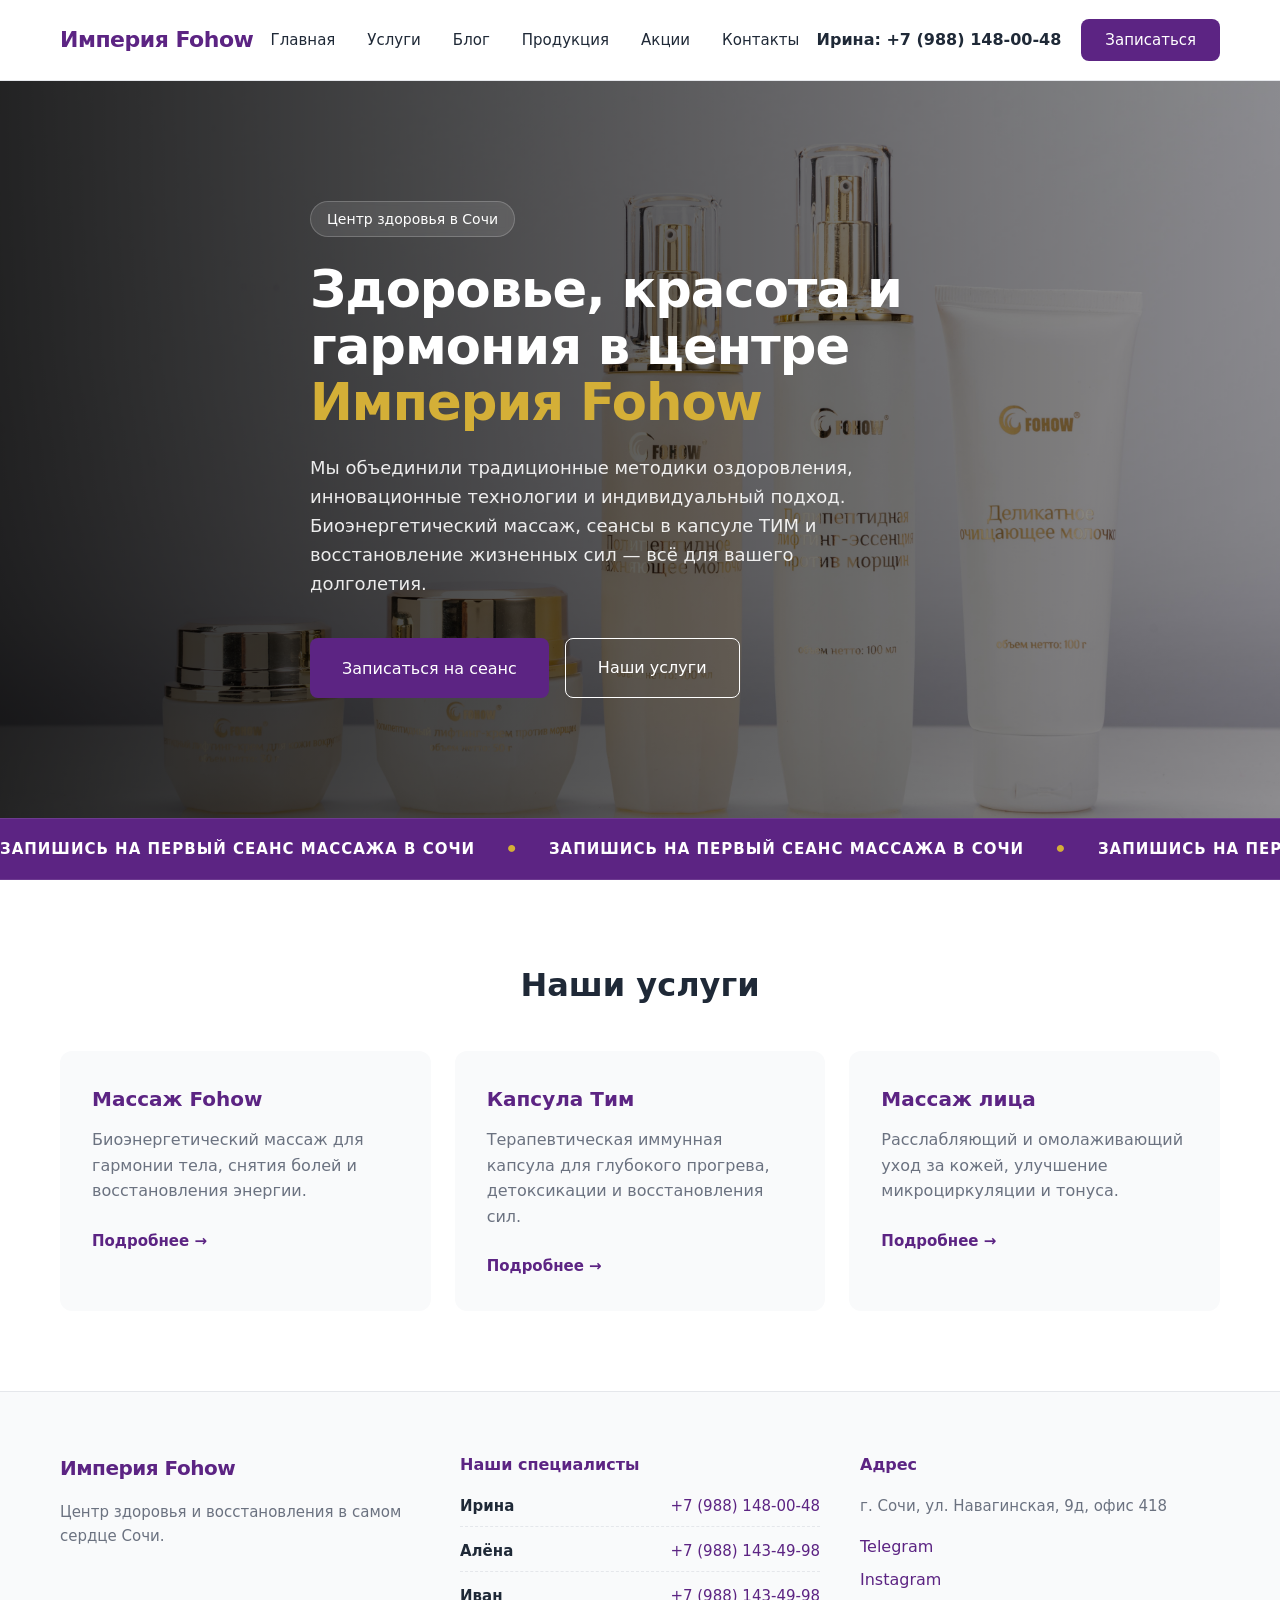
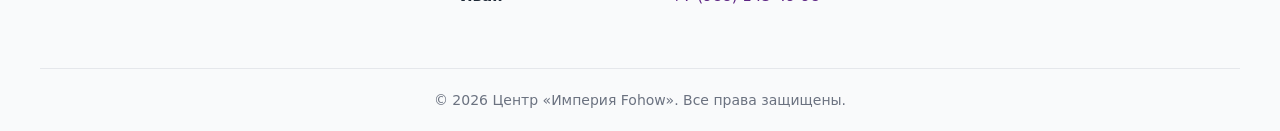
==== commit c2dc7277: "Update index.html" ====
--- a/index.html
+++ b/index.html
@@ -3,8 +3,8 @@
 <head>
   <meta charset="utf-8">
   <meta name="viewport" content="width=device-width, initial-scale=1">
-  <title>Империя Fohow в Сочи | Массаж и капсула ТИМ</title>
-  <meta name="description" content="Массаж для улучшения здоровья и восстановления сил и иммунитета капсулой Fohow в Сочи.">
+  <title>Центр здоровья Империя Fohow в Сочи | Массаж и СПА</title>
+  <meta name="description" content="Центр здоровья и восстановления Империя Fohow в Сочи. Профессиональный массаж, капсула Тим, уход за лицом. Навагинская 9д.">
   <link rel="stylesheet" href="css/style.css">
 </head>
 <body>
@@ -50,17 +50,25 @@
   </header>
 
   <main id="main">
-    <!-- ============ HERO ============ -->
+    <!-- ============ HERO (Общий для главной) ============ -->
     <section class="hero">
+      <!-- Если у тебя есть общее фото салона или кабинета, назови его main-bg.jpg и поменяй путь ниже -->
       <div class="hero__bg" style="background-image: url('assets/hero-capsule.jpg');"></div>
       <div class="hero__overlay"></div>
+      
       <div class="container hero__content">
         <div class="hero__badge">Центр здоровья в Сочи</div>
-        <h1 class="hero__title">Массаж для улучшения здоровья и восстановления сил капсулой Fohow</h1>
-        <p class="hero__text">ТИМ (Терапевтическая Иммунная Массажная капсула) — это инновационное устройство, которое объединяет в себе преимущества традиций и современных технологий для воздействия на организм.</p>
+        <h1 class="hero__title">Здоровье, красота и гармония в центре <span style="color: var(--accent);">Империя Fohow</span></h1>
+        
+        <p class="hero__text">
+          Мы объединили традиционные методики оздоровления, инновационные технологии и индивидуальный подход. Биоэнергетический массаж, сеансы в капсуле ТИМ и восстановление жизненных сил — всё для вашего долголетия.
+        </p>
+        
         <div class="hero__actions">
-          <button class="btn btn--primary btn--lg" type="button" data-modal-open="request" data-service="Сеанс капсулой Тим">Записаться на сеанс</button>
-          <a class="btn btn--outline btn--lg" href="#services">Узнать подробнее</a>
+          <button class="btn btn--primary btn--lg" type="button" data-modal-open="request">
+            Записаться на сеанс
+          </button>
+          <a class="btn btn--outline btn--lg" href="#services">Наши услуги</a>
         </div>
       </div>
     </section>
@@ -86,17 +94,17 @@
         <div class="services-grid">
           <div class="service-card">
             <h3>Массаж Fohow</h3>
-            <p>Биоэнергетический массаж для гармонии тела и души.</p>
+            <p>Биоэнергетический массаж для гармонии тела, снятия болей и восстановления энергии.</p>
             <a href="massaj-fohow.html" class="btn btn--text">Подробнее →</a>
           </div>
           <div class="service-card">
             <h3>Капсула Тим</h3>
-            <p>Терапевтическая иммунная капсула для восстановления сил.</p>
+            <p>Терапевтическая иммунная капсула для глубокого прогрева, детоксикации и восстановления сил.</p>
             <a href="tim-fohow.html" class="btn btn--text">Подробнее →</a>
           </div>
           <div class="service-card">
             <h3>Массаж лица</h3>
-            <p>Расслабляющий и омолаживающий уход за кожей.</p>
+            <p>Расслабляющий и омолаживающий уход за кожей, улучшение микроциркуляции и тонуса.</p>
             <a href="massaj-lica.html" class="btn btn--text">Подробнее →</a>
           </div>
         </div>
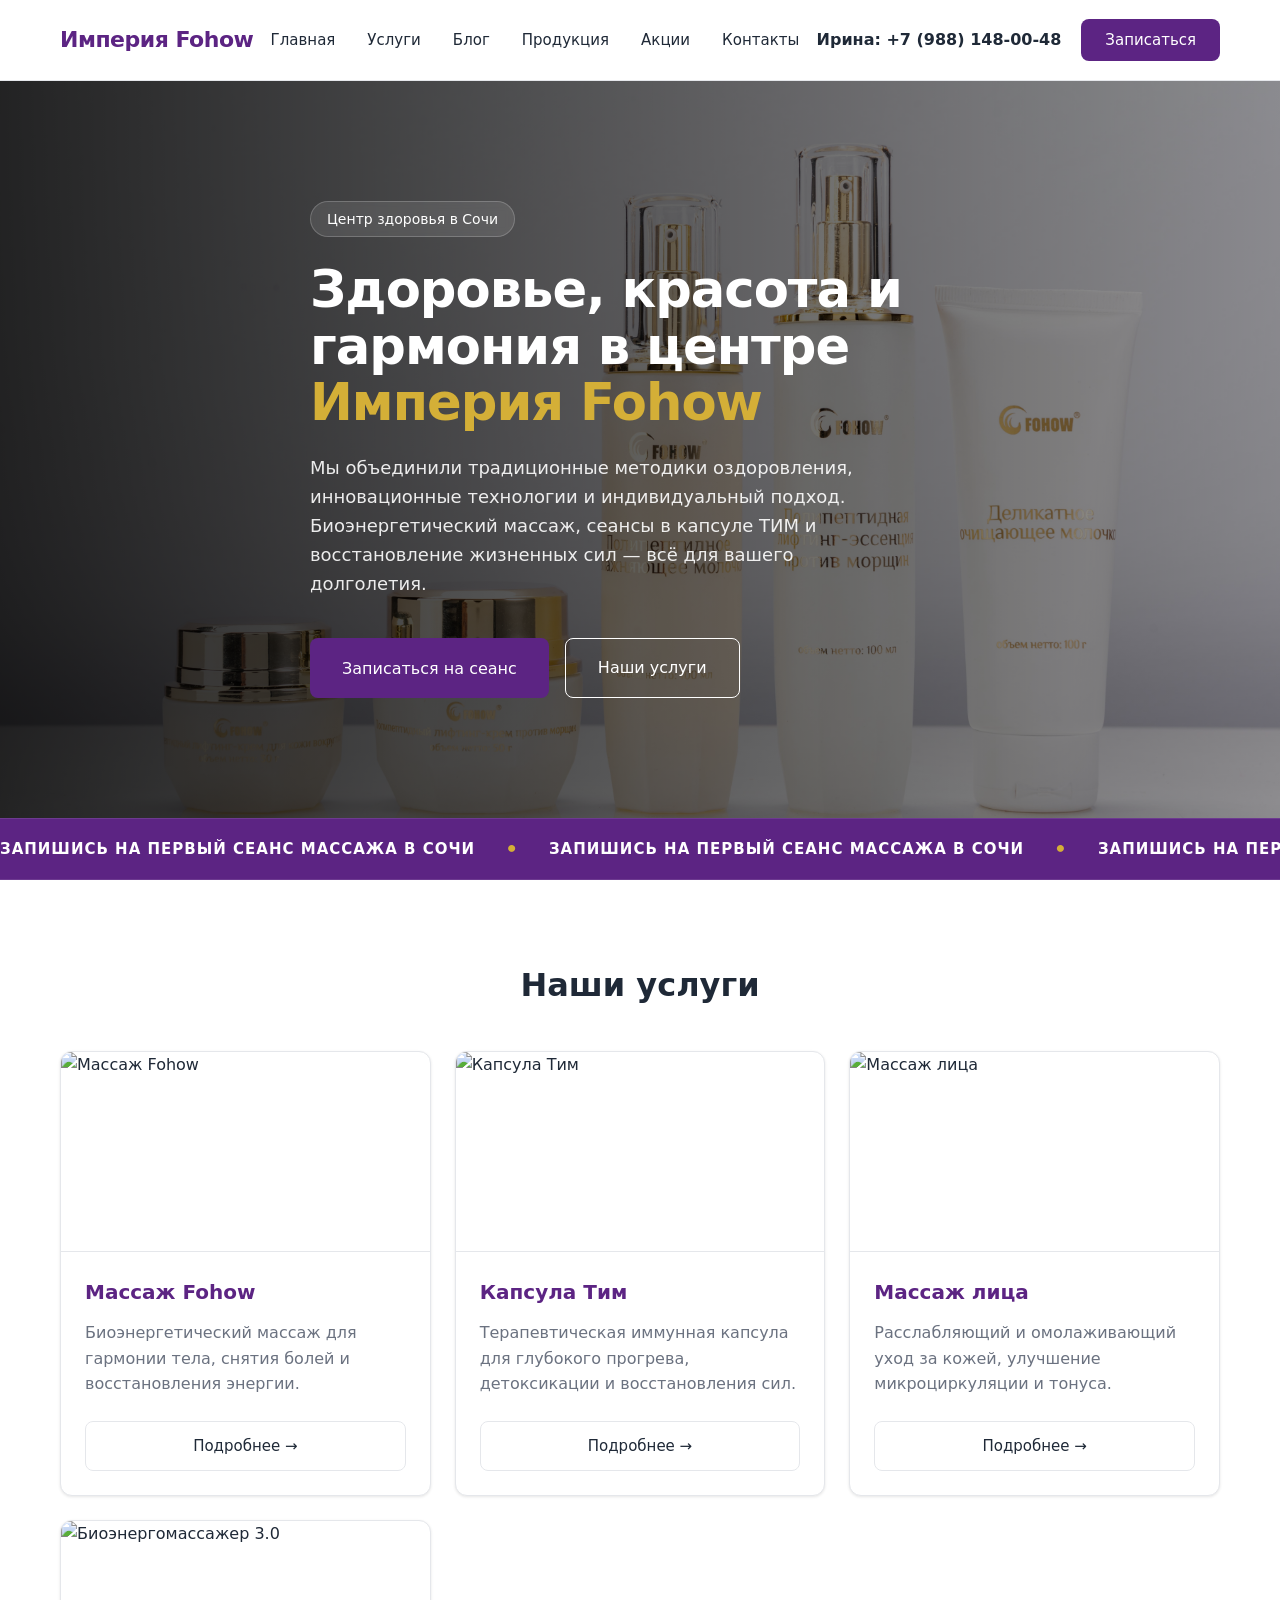
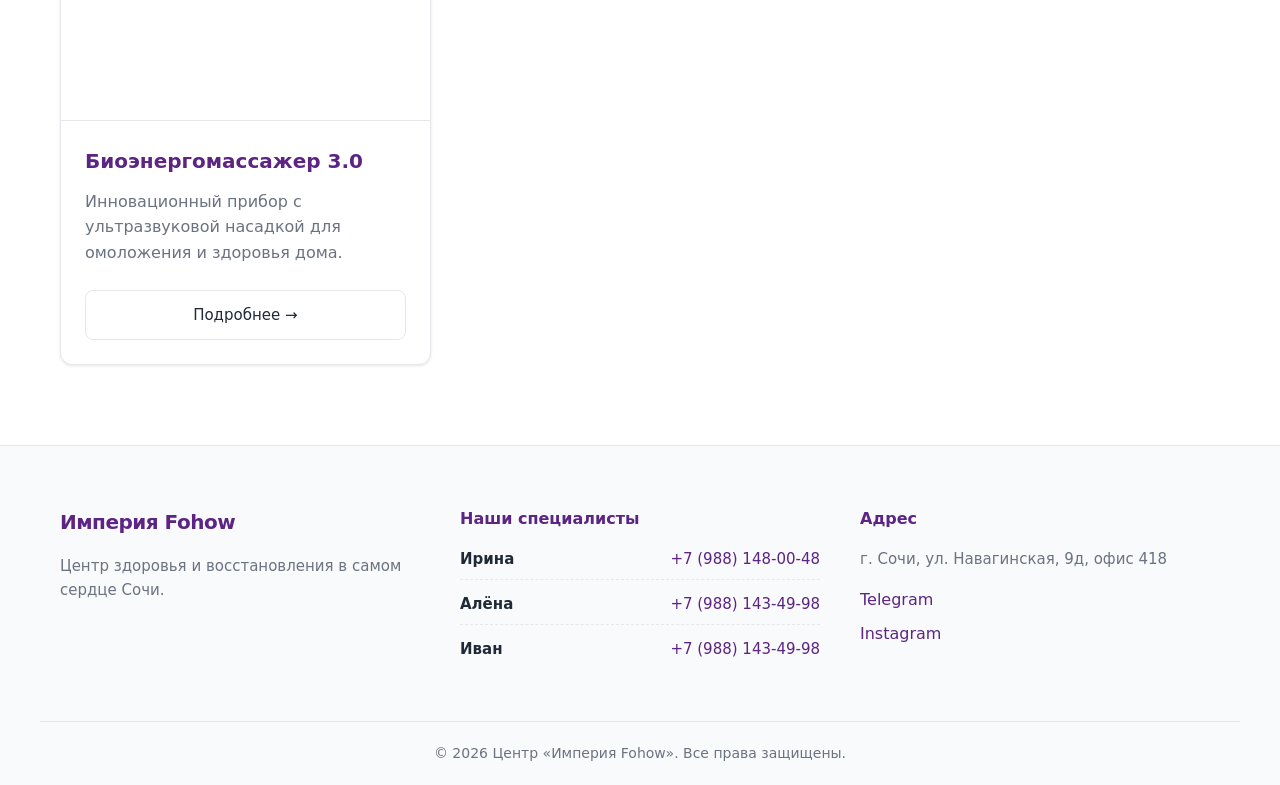
==== commit dde14932: "Update index.html" ====
--- a/index.html
+++ b/index.html
@@ -6,6 +6,45 @@
   <title>Центр здоровья Империя Fohow в Сочи | Массаж и СПА</title>
   <meta name="description" content="Центр здоровья и восстановления Империя Fohow в Сочи. Профессиональный массаж, капсула Тим, уход за лицом. Навагинская 9д.">
   <link rel="stylesheet" href="css/style.css">
+  <style>
+    /* Стили для карточек с картинками на главной */
+    .img-card {
+      background: white;
+      border-radius: var(--radius);
+      overflow: hidden;
+      box-shadow: var(--shadow-sm);
+      border: 1px solid var(--border);
+      transition: transform var(--transition), box-shadow var(--transition);
+      display: flex;
+      flex-direction: column;
+    }
+    .img-card:hover {
+      transform: translateY(-5px);
+      box-shadow: var(--shadow-md);
+    }
+    .img-card__img {
+      height: 200px;
+      width: 100%;
+      object-fit: cover;
+      border-bottom: 1px solid var(--border);
+    }
+    .img-card__content {
+      padding: 24px;
+      display: flex;
+      flex-direction: column;
+      flex-grow: 1;
+    }
+    .img-card__content h3 {
+      font-size: 20px;
+      margin-bottom: 12px;
+      color: var(--primary);
+    }
+    .img-card__content p {
+      color: var(--text-muted);
+      margin-bottom: 24px;
+      flex-grow: 1;
+    }
+  </style>
 </head>
 <body>
   <!-- ============ HEADER ============ -->
@@ -33,6 +72,7 @@
             <button type="button">Продукция</button>
             <ul class="submenu">
               <li><a href="produkciya.html">Каталог товаров</a></li>
+              <li><a href="bio-massager.html">Биоэнергомассажер 3.0</a></li>
             </ul>
           </li>
           <li><a href="akcii.html">Акции</a></li>
@@ -50,9 +90,8 @@
   </header>
 
   <main id="main">
-    <!-- ============ HERO (Общий для главной) ============ -->
+    <!-- ============ HERO ============ -->
     <section class="hero">
-      <!-- Если у тебя есть общее фото салона или кабинета, назови его main-bg.jpg и поменяй путь ниже -->
       <div class="hero__bg" style="background-image: url('assets/hero-capsule.jpg');"></div>
       <div class="hero__overlay"></div>
       
@@ -87,26 +126,52 @@
       </div>
     </div>
 
-    <!-- ============ УСЛУГИ ============ -->
+    <!-- ============ УСЛУГИ (С КАРТИНКАМИ) ============ -->
     <section class="section" id="services">
       <div class="container">
         <h2 class="section-title">Наши услуги</h2>
         <div class="services-grid">
-          <div class="service-card">
-            <h3>Массаж Fohow</h3>
-            <p>Биоэнергетический массаж для гармонии тела, снятия болей и восстановления энергии.</p>
-            <a href="massaj-fohow.html" class="btn btn--text">Подробнее →</a>
-          </div>
-          <div class="service-card">
-            <h3>Капсула Тим</h3>
-            <p>Терапевтическая иммунная капсула для глубокого прогрева, детоксикации и восстановления сил.</p>
-            <a href="tim-fohow.html" class="btn btn--text">Подробнее →</a>
-          </div>
-          <div class="service-card">
-            <h3>Массаж лица</h3>
-            <p>Расслабляющий и омолаживающий уход за кожей, улучшение микроциркуляции и тонуса.</p>
-            <a href="massaj-lica.html" class="btn btn--text">Подробнее →</a>
-          </div>
+          
+          <!-- Карточка 1 -->
+          <div class="img-card">
+            <img src="assets/icon-massage.jpg" alt="Массаж Fohow" class="img-card__img">
+            <div class="img-card__content">
+              <h3>Массаж Fohow</h3>
+              <p>Биоэнергетический массаж для гармонии тела, снятия болей и восстановления энергии.</p>
+              <a href="massaj-fohow.html" class="btn btn--outline">Подробнее →</a>
+            </div>
+          </div>
+
+          <!-- Карточка 2 -->
+          <div class="img-card">
+            <img src="assets/icon-tim.jpg" alt="Капсула Тим" class="img-card__img">
+            <div class="img-card__content">
+              <h3>Капсула Тим</h3>
+              <p>Терапевтическая иммунная капсула для глубокого прогрева, детоксикации и восстановления сил.</p>
+              <a href="tim-fohow.html" class="btn btn--outline">Подробнее →</a>
+            </div>
+          </div>
+
+          <!-- Карточка 3 -->
+          <div class="img-card">
+            <img src="assets/icon-face.jpg" alt="Массаж лица" class="img-card__img">
+            <div class="img-card__content">
+              <h3>Массаж лица</h3>
+              <p>Расслабляющий и омолаживающий уход за кожей, улучшение микроциркуляции и тонуса.</p>
+              <a href="massaj-lica.html" class="btn btn--outline">Подробнее →</a>
+            </div>
+          </div>
+
+          <!-- Карточка 4 -->
+          <div class="img-card">
+            <img src="assets/icon-bio.jpg" alt="Биоэнергомассажер 3.0" class="img-card__img">
+            <div class="img-card__content">
+              <h3>Биоэнергомассажер 3.0</h3>
+              <p>Инновационный прибор с ультразвуковой насадкой для омоложения и здоровья дома.</p>
+              <a href="bio-massager.html" class="btn btn--outline">Подробнее →</a>
+            </div>
+          </div>
+
         </div>
       </div>
     </section>
@@ -156,6 +221,7 @@
           <option>Биоэнергетический массаж Fohow</option>
           <option>Сеанс капсулой Тим</option>
           <option>Массаж лица</option>
+          <option>Биоэнергомассажер 3.0</option>
         </select>
       </label>
       <button class="btn btn--primary btn--block" type="submit">Отправить</button>
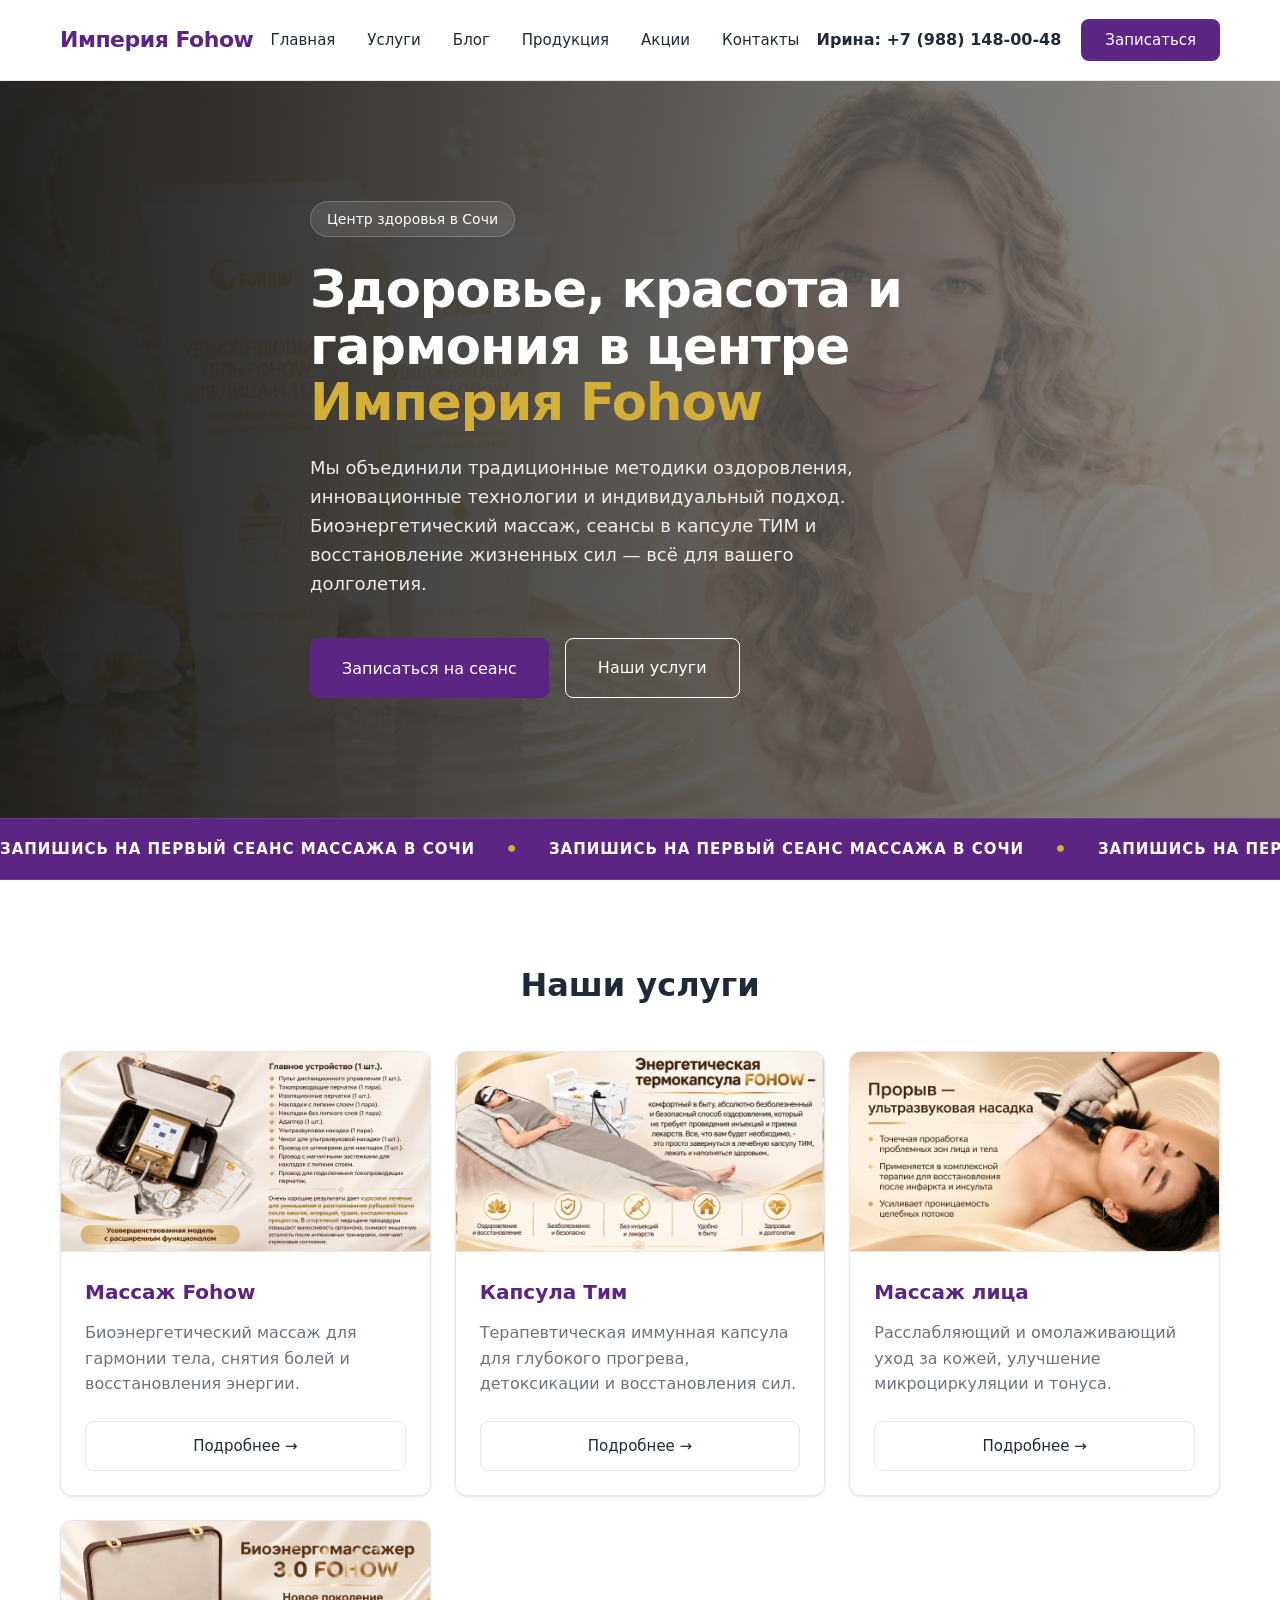
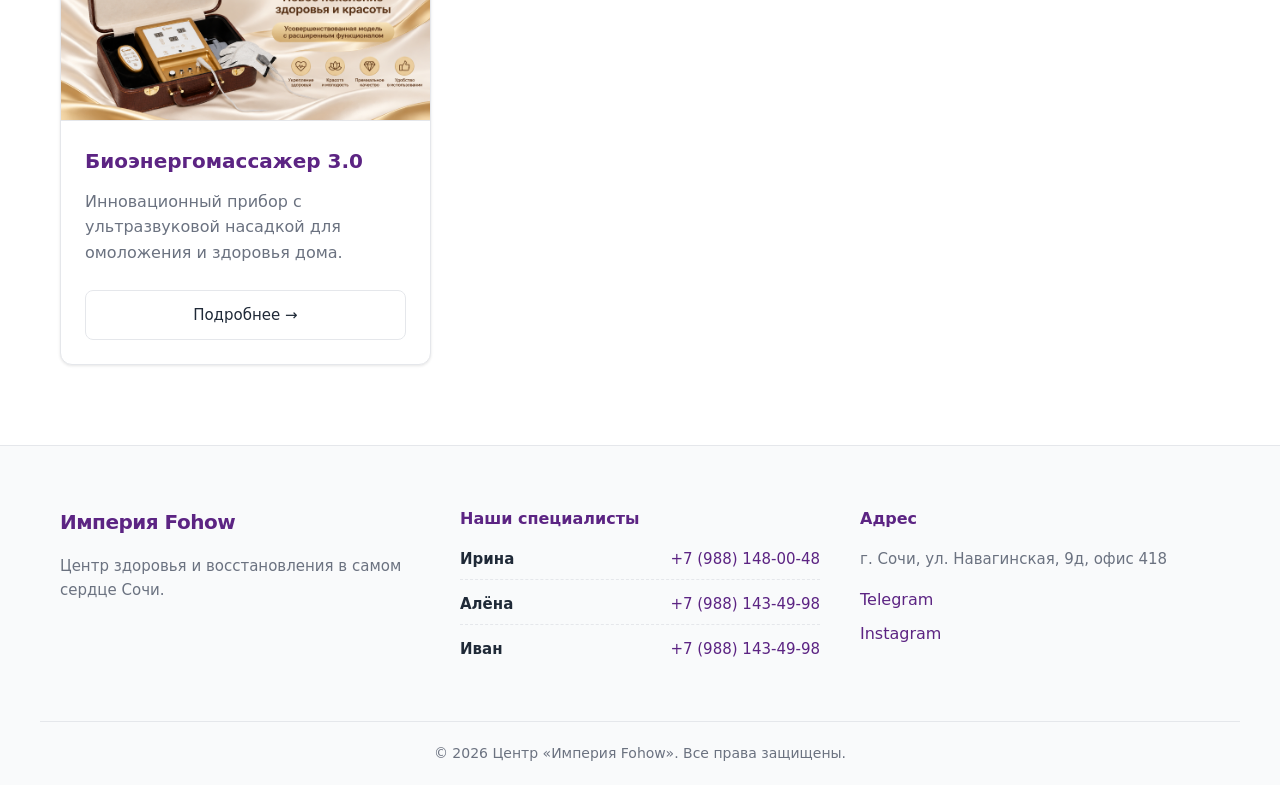
==== commit cba29392: "Update index.html" ====
--- a/index.html
+++ b/index.html
@@ -45,6 +45,14 @@
       flex-grow: 1;
     }
   </style>
+    <!-- Иконка на вкладке (Favicon) -->
+  <link rel="icon" type="image/svg+xml" href="favicon.svg">
+  
+  <!-- Превью для соцсетей, Telegram и WhatsApp -->
+  <meta property="og:title" content="Империя Fohow в Сочи">
+  <meta property="og:description" content="Массаж, восстановление и здоровье в центре Сочи. Записывайтесь на сеанс!">
+  <meta property="og:image" content="https://atarh.github.io/fohow/assets/hero-capsule.jpg">
+  <meta property="og:type" content="website">
 </head>
 <body>
   <!-- ============ HEADER ============ -->
